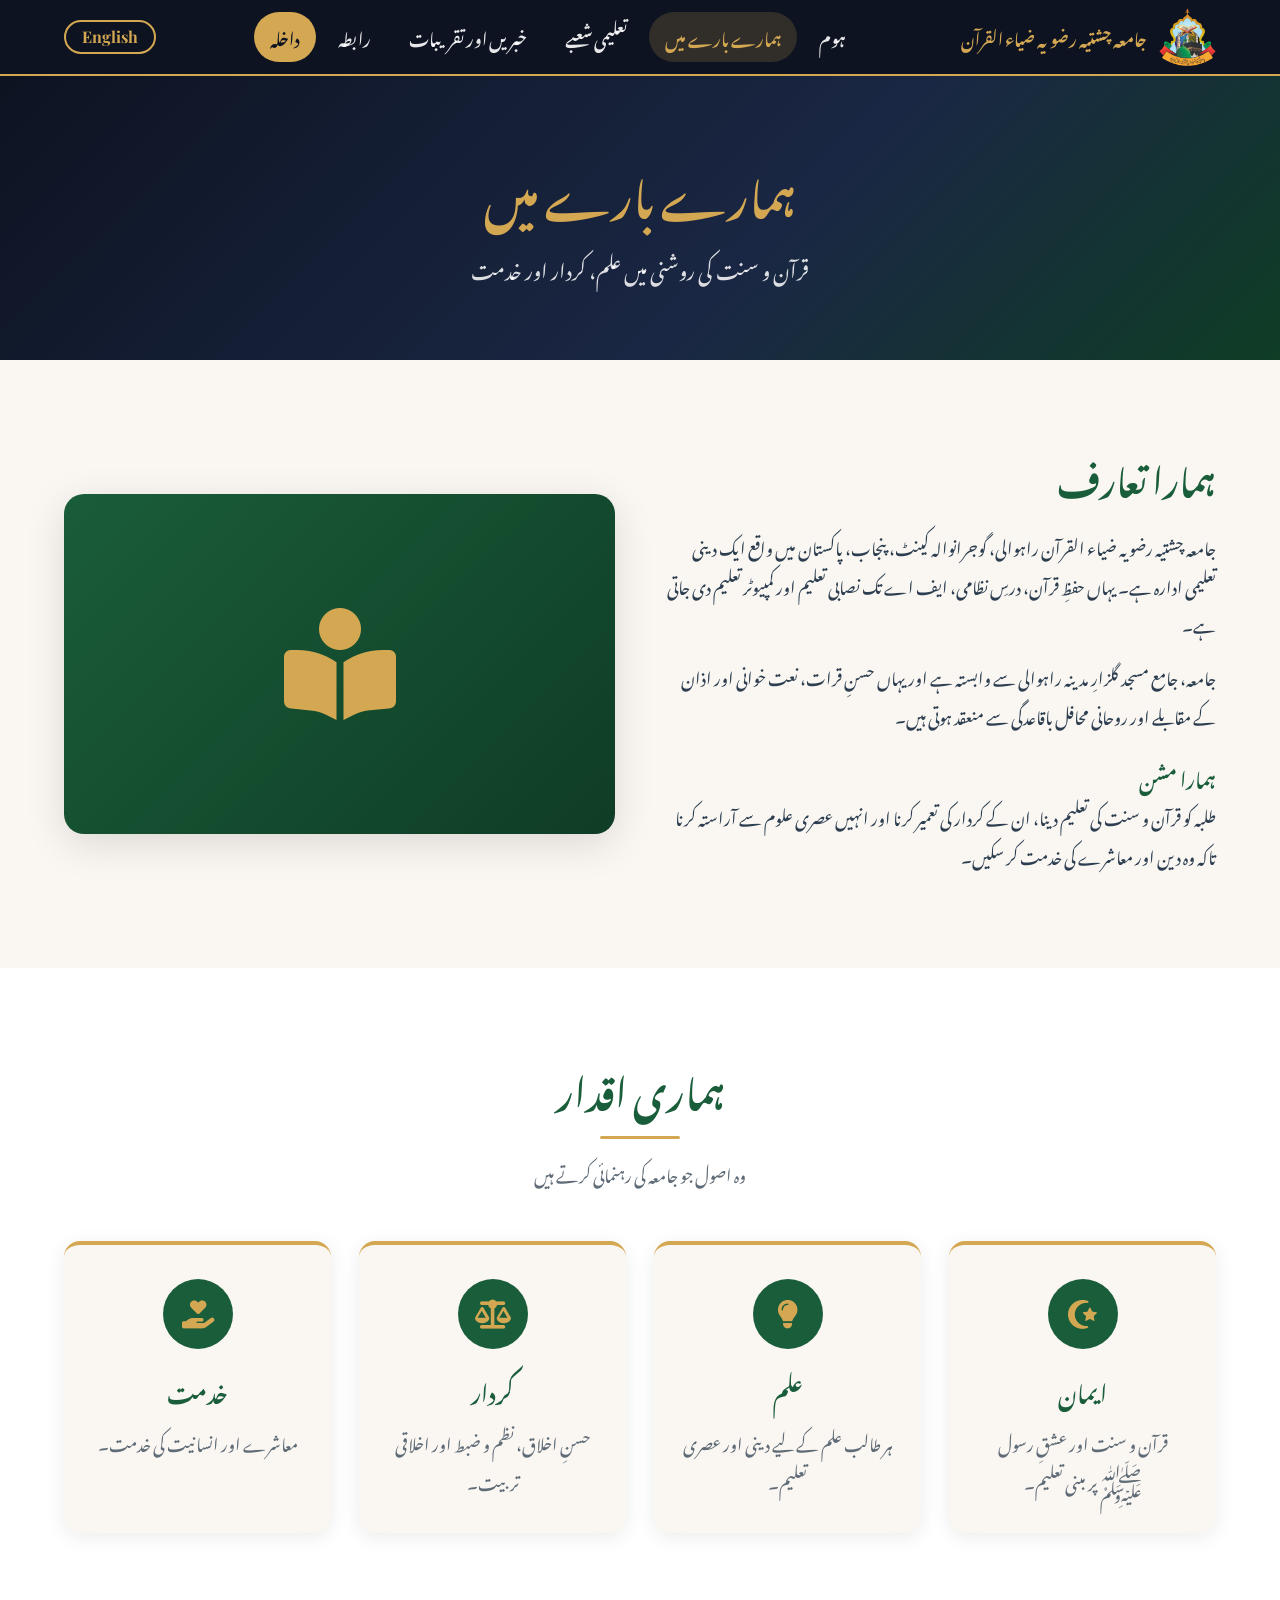
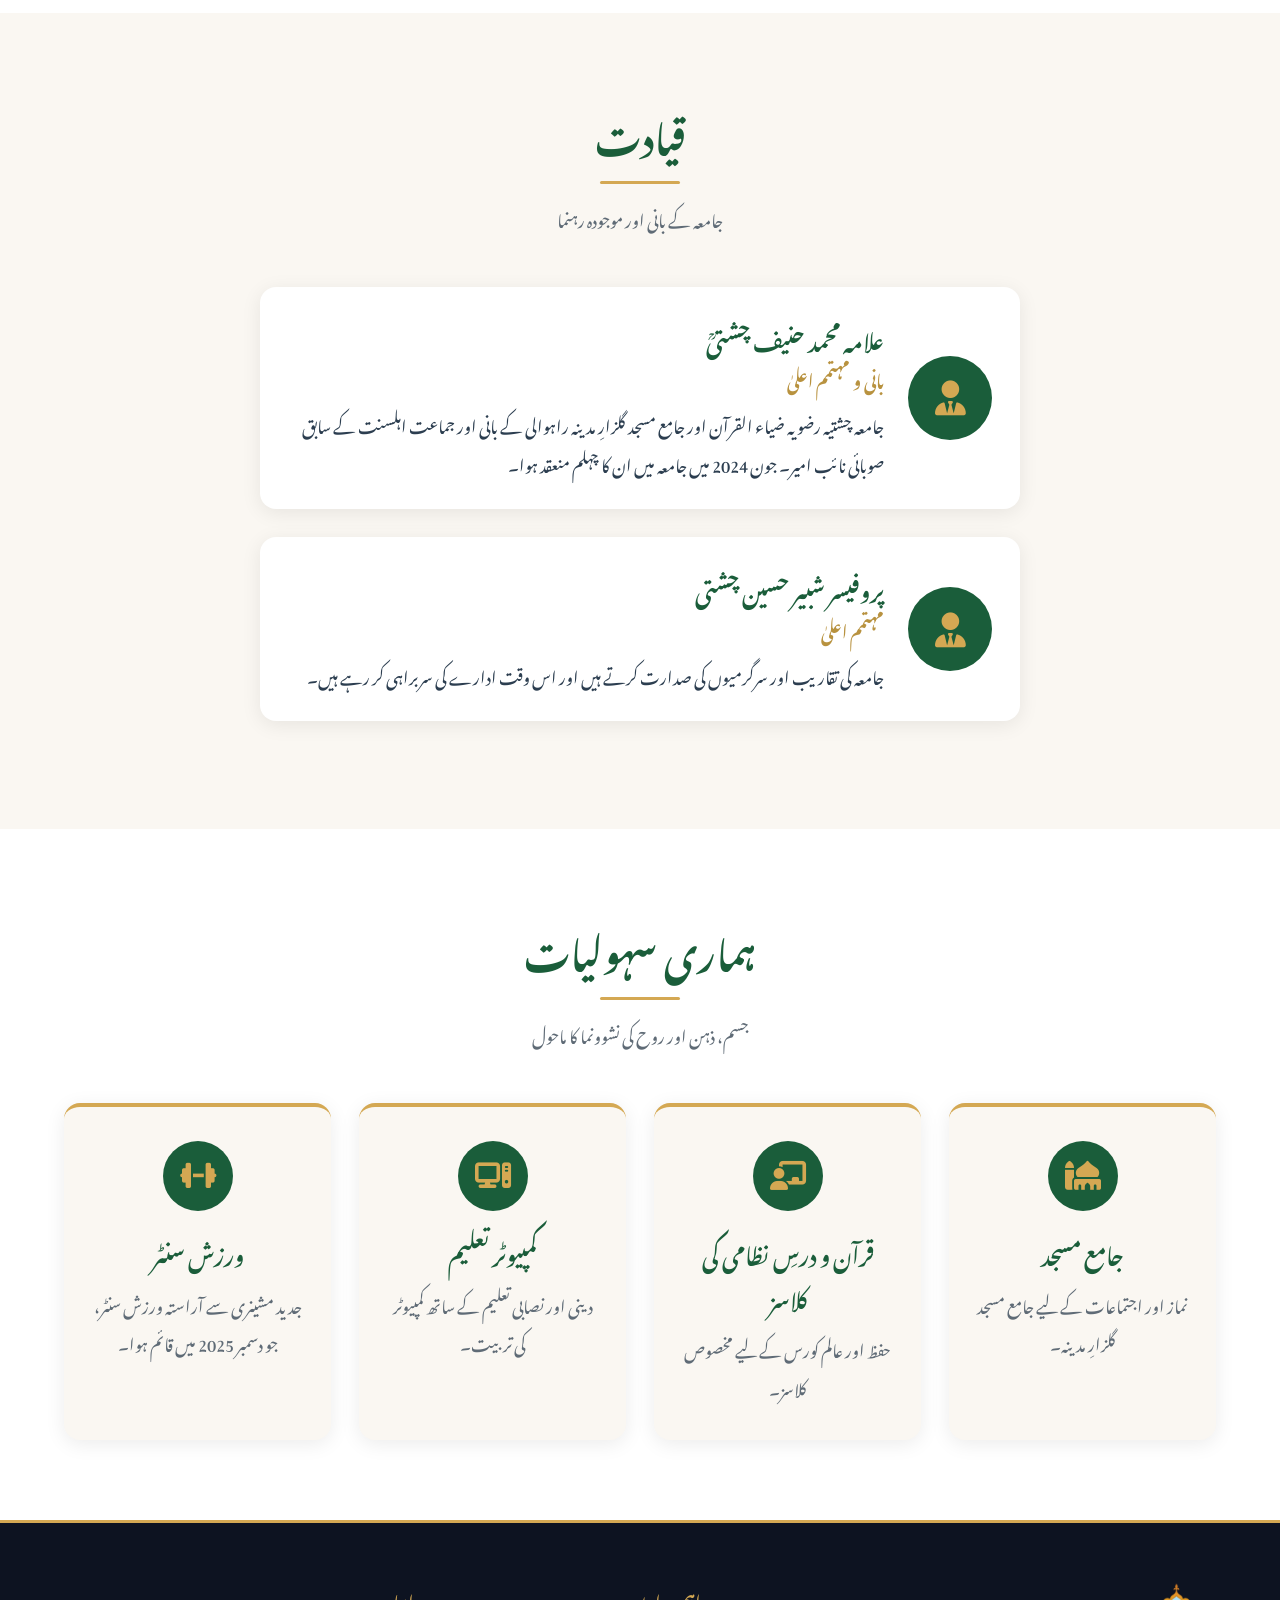
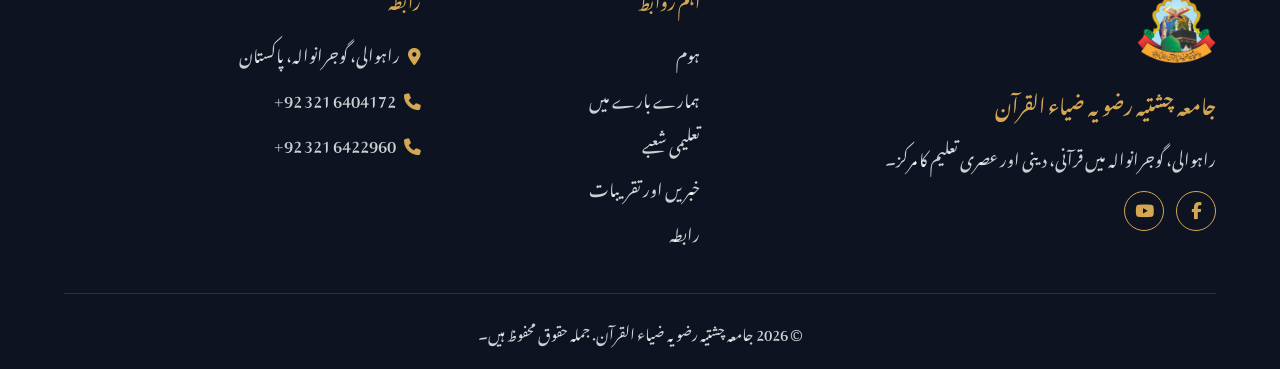
==== about.html @ 15cf0a5b "Build bilingual Urdu/English website for Jamia Chishtia Razvia Zia-ul-Quran Add home, about, program" ====
<!DOCTYPE html>
<html lang="ur" dir="rtl" class="js-pending">
<head>
  <meta charset="UTF-8">
  <meta name="viewport" content="width=device-width, initial-scale=1.0">
  <meta name="description" content="About Jamia Chishtia Razvia Zia-ul-Quran, Rahwali, Gujranwala - our mission, values, founder and leadership.">
  <title>About Us | Jamia Chishtia Razvia Zia-ul-Quran</title>
  <script>
    (function () {
      var l = localStorage.getItem('language'); if (l !== 'en') l = 'ur';
      document.documentElement.lang = l; document.documentElement.dir = l === 'ur' ? 'rtl' : 'ltr';
      setTimeout(function () { document.documentElement.classList.remove('js-pending'); }, 1500);
    })();
  </script>
  <link rel="preconnect" href="https://fonts.googleapis.com">
  <link rel="preconnect" href="https://fonts.gstatic.com" crossorigin>
  <link href="https://fonts.googleapis.com/css2?family=Cormorant+Garamond:wght@500;600;700&family=Noto+Nastaliq+Urdu:wght@400;600;700&family=Playfair+Display:wght@500;600;700&display=swap" rel="stylesheet">
  <link rel="stylesheet" href="https://cdnjs.cloudflare.com/ajax/libs/font-awesome/6.5.1/css/all.min.css">
  <link rel="stylesheet" href="css/styles.css">
  <link rel="icon" type="image/png" href="assets/images/jamia-logo.png">
</head>
<body data-page="about" data-title="titleAbout">
  <div id="site-header"></div>

  <header class="page-header">
    <h1 data-translate="aboutTitle">About Us</h1>
    <p data-translate="aboutSubtitle">Knowledge, character and service in the light of the Quran and Sunnah</p>
  </header>

  <section class="section">
    <div class="container split">
      <div>
        <h2 data-translate="whoWeAre">Who We Are</h2>
        <p data-translate="whoWeAreText1"></p>
        <p data-translate="whoWeAreText2"></p>
        <h3 style="margin-top: 24px;" data-translate="missionTitle">Our Mission</h3>
        <p data-translate="missionText"></p>
      </div>
      <div class="split-visual"><i class="fas fa-book-open-reader"></i></div>
    </div>
  </section>

  <section class="section section--alt">
    <div class="container">
      <div class="section-title">
        <h2 data-translate="valuesTitle">Our Values</h2>
        <p data-translate="valuesDesc">The principles that guide the Jamia</p>
      </div>
      <div class="card-grid">
        <div class="card">
          <div class="icon"><i class="fas fa-star-and-crescent"></i></div>
          <h3 data-translate="valueFaith">Faith</h3>
          <p data-translate="valueFaithDesc"></p>
        </div>
        <div class="card">
          <div class="icon"><i class="fas fa-lightbulb"></i></div>
          <h3 data-translate="valueKnowledge">Knowledge</h3>
          <p data-translate="valueKnowledgeDesc"></p>
        </div>
        <div class="card">
          <div class="icon"><i class="fas fa-scale-balanced"></i></div>
          <h3 data-translate="valueCharacter">Character</h3>
          <p data-translate="valueCharacterDesc"></p>
        </div>
        <div class="card">
          <div class="icon"><i class="fas fa-hand-holding-heart"></i></div>
          <h3 data-translate="valueService">Service</h3>
          <p data-translate="valueServiceDesc"></p>
        </div>
      </div>
    </div>
  </section>

  <section class="section">
    <div class="container">
      <div class="section-title">
        <h2 data-translate="leadershipTitle">Leadership</h2>
        <p data-translate="leadershipDesc">Those who established and guide the Jamia</p>
      </div>
      <div class="person-card">
        <div class="avatar"><i class="fas fa-user-tie"></i></div>
        <div>
          <h3 data-translate="founderName">Allama Muhammad Hanif Chishti (rahimahullah)</h3>
          <div class="role" data-translate="founderRole">Founder and Muhtamim-e-A'la</div>
          <p data-translate="founderText"></p>
        </div>
      </div>
      <div class="person-card">
        <div class="avatar"><i class="fas fa-user-tie"></i></div>
        <div>
          <h3 data-translate="currentName">Prof. Shabbir Hussain Chishti</h3>
          <div class="role" data-translate="currentRole">Muhtamim-e-A'la (Chief Administrator)</div>
          <p data-translate="currentText"></p>
        </div>
      </div>
    </div>
  </section>

  <section class="section section--alt">
    <div class="container">
      <div class="section-title">
        <h2 data-translate="facilitiesTitle">Our Facilities</h2>
        <p data-translate="facilitiesDesc">A learning environment for body, mind and soul</p>
      </div>
      <div class="card-grid">
        <div class="card">
          <div class="icon"><i class="fas fa-mosque"></i></div>
          <h3 data-translate="facMasjid">Jamia Masjid</h3>
          <p data-translate="facMasjidDesc"></p>
        </div>
        <div class="card">
          <div class="icon"><i class="fas fa-chalkboard-user"></i></div>
          <h3 data-translate="facClasses">Quran &amp; Dars-e-Nizami Classes</h3>
          <p data-translate="facClassesDesc"></p>
        </div>
        <div class="card">
          <div class="icon"><i class="fas fa-computer"></i></div>
          <h3 data-translate="facComputer">Computer Education</h3>
          <p data-translate="facComputerDesc"></p>
        </div>
        <div class="card">
          <div class="icon"><i class="fas fa-dumbbell"></i></div>
          <h3 data-translate="facFitness">Fitness Centre</h3>
          <p data-translate="facFitnessDesc"></p>
        </div>
      </div>
    </div>
  </section>

  <div id="site-footer"></div>

  <script src="js/translations.js"></script>
  <script src="js/main.js"></script>
</body>
</html>
---- css/styles.css ----
/* ===== Theme ===== */
:root {
  --gold: #d4a853;
  --gold-dark: #b8923f;
  --green: #1a5d3a;
  --green-dark: #0f3d25;
  --blue: #1a2744;
  --midnight: #0d1321;
  --cream: #faf7f2;
  --white: #ffffff;
  --text: #2c3e50;
  --text-light: #5f6b76;
  --shadow: 0 10px 40px rgba(0, 0, 0, 0.12);
  --shadow-soft: 0 4px 20px rgba(0, 0, 0, 0.08);
  --radius: 16px;
  --nav-h: 76px;
  --font-en: 'Cormorant Garamond', Georgia, serif;
  --font-en-head: 'Playfair Display', Georgia, serif;
  --font-ur: 'Noto Nastaliq Urdu', 'Jameel Noori Nastaleeq', serif;
}

*, *::before, *::after { margin: 0; padding: 0; box-sizing: border-box; }
html { scroll-behavior: smooth; }
html.js-pending body { opacity: 0; }

body {
  font-family: var(--font-en);
  font-size: 1.2rem;
  background: var(--cream);
  color: var(--text);
  line-height: 1.7;
  overflow-x: hidden;
  padding-top: var(--nav-h);
  transition: opacity 0.2s;
}

h1, h2, h3, h4 {
  font-family: var(--font-en-head);
  font-weight: 600;
  line-height: 1.3;
  color: var(--green);
}

a { color: inherit; text-decoration: none; transition: all 0.25s; }
img { max-width: 100%; height: auto; }
ul { list-style: none; }

/* Urdu uses Nastaliq, which needs taller line boxes */
html[lang="ur"] body { font-family: var(--font-ur); font-size: 1.05rem; line-height: 2.3; }
html[lang="ur"] h1, html[lang="ur"] h2, html[lang="ur"] h3, html[lang="ur"] h4,
html[lang="ur"] .btn, html[lang="ur"] .nav-menu a {
  font-family: var(--font-ur);
  line-height: 2;
}
html[lang="ur"] .lang-toggle { font-family: var(--font-en-head); line-height: 1.4; }
html[lang="en"] .lang-toggle { font-family: var(--font-ur); line-height: 2; padding-block: 0; }

.container { max-width: 1200px; margin-inline: auto; padding-inline: 24px; width: 100%; }
.section { padding: 80px 0; }
.section--alt { background: var(--white); }
.section--dark { background: linear-gradient(135deg, var(--midnight), var(--blue)); color: var(--white); }
.section--dark h2, .section--dark h3 { color: var(--gold); }

.section-title { text-align: center; margin-bottom: 50px; }
.section-title h2 { font-size: 2.4rem; display: inline-block; position: relative; padding-bottom: 14px; }
.section-title h2::after {
  content: ''; position: absolute; bottom: 0; inset-inline-start: 50%;
  width: 80px; height: 3px; background: var(--gold); border-radius: 2px;
  transform: translateX(-50%);
}
html[dir="rtl"] .section-title h2::after { transform: translateX(50%); }
.section-title p { color: var(--text-light); margin-top: 14px; }
.section--dark .section-title h2 { color: var(--gold); }
.section--dark .section-title p { color: rgba(255, 255, 255, 0.75); }

/* ===== Buttons ===== */
.btn {
  display: inline-flex; align-items: center; gap: 10px;
  padding: 12px 28px; border-radius: 50px; border: 2px solid transparent;
  font-family: var(--font-en-head); font-size: 1rem; font-weight: 600; cursor: pointer;
}
.btn--gold { background: var(--gold); color: var(--midnight); }
.btn--gold:hover { background: var(--gold-dark); transform: translateY(-2px); }
.btn--outline { border-color: var(--gold); color: var(--gold); }
.btn--outline:hover { background: var(--gold); color: var(--midnight); }
.btn--green { background: var(--green); color: var(--white); }
.btn--green:hover { background: var(--green-dark); transform: translateY(-2px); }

/* ===== Navbar ===== */
.navbar {
  position: fixed; top: 0; inset-inline: 0; height: var(--nav-h); z-index: 1000;
  background: var(--midnight); border-bottom: 2px solid var(--gold);
}
.nav-container { height: 100%; display: flex; align-items: center; justify-content: space-between; gap: 16px; }
.nav-brand { display: flex; align-items: center; gap: 12px; color: var(--gold); min-width: 0; }
.nav-logo { height: 58px; width: auto; flex-shrink: 0; }
.hero-logo { height: 190px; width: auto; margin-bottom: 14px; filter: drop-shadow(0 6px 20px rgba(0, 0, 0, 0.5)); }
.footer-logo { height: 80px; width: auto; margin-bottom: 12px; }
@media (max-width: 600px) { .hero-logo { height: 140px; } .nav-brand span { font-size: 0.95rem; } }
.nav-brand span { font-family: var(--font-en-head); font-weight: 700; font-size: 1.1rem; line-height: 1.3; }
html[lang="ur"] .nav-brand span { font-family: var(--font-ur); font-size: 1rem; line-height: 1.8; }

.nav-menu { display: flex; align-items: center; gap: 6px; }
.nav-menu a { display: block; padding: 8px 16px; border-radius: 30px; color: rgba(255, 255, 255, 0.9); font-weight: 600; }
.nav-menu a:hover, .nav-menu a.active { background: rgba(212, 168, 83, 0.18); color: var(--gold); }
.nav-menu a.nav-cta { background: var(--gold); color: var(--midnight); }
.nav-menu a.nav-cta:hover { background: var(--gold-dark); }

.nav-right { display: flex; align-items: center; gap: 12px; }
.lang-toggle {
  background: transparent; border: 2px solid var(--gold); color: var(--gold);
  padding: 4px 16px; border-radius: 30px; cursor: pointer; font-size: 1rem; font-weight: 700;
}
.lang-toggle:hover { background: var(--gold); color: var(--midnight); }
.nav-toggle { display: none; background: none; border: 0; color: var(--gold); font-size: 1.6rem; cursor: pointer; }

@media (max-width: 960px) {
  .nav-toggle { display: block; }
  .nav-menu {
    position: absolute; top: var(--nav-h); inset-inline: 0; flex-direction: column; align-items: stretch;
    background: var(--midnight); padding: 12px 24px 20px; gap: 4px;
    border-bottom: 2px solid var(--gold); display: none;
  }
  .nav-menu.open { display: flex; }
  .nav-menu a { text-align: start; border-radius: 10px; }
}

/* ===== Hero & page headers ===== */
.hero {
  min-height: 78vh; display: flex; align-items: center; text-align: center; color: var(--white);
  background:
    radial-gradient(circle at 20% 20%, rgba(212, 168, 83, 0.15), transparent 45%),
    linear-gradient(135deg, var(--midnight) 0%, var(--blue) 50%, var(--green-dark) 100%);
}
.hero .bismillah { font-family: var(--font-ur); color: var(--gold); font-size: 1.8rem; margin-bottom: 10px; line-height: 2.2; }
.hero h1 { color: var(--white); font-size: clamp(2.2rem, 5vw, 3.8rem); margin-bottom: 14px; }
.hero p { font-size: 1.35rem; max-width: 760px; margin: 0 auto 32px; color: rgba(255, 255, 255, 0.88); }
.hero .location { color: var(--gold); font-weight: 600; margin-bottom: 18px; }
.hero-buttons { display: flex; gap: 16px; justify-content: center; flex-wrap: wrap; }

.page-header {
  text-align: center; color: var(--white); padding: 70px 24px;
  background: linear-gradient(135deg, var(--midnight), var(--blue) 60%, var(--green-dark));
}
.page-header h1 { color: var(--gold); font-size: 2.8rem; }
.page-header p { color: rgba(255, 255, 255, 0.85); font-size: 1.25rem; margin-top: 8px; }

/* ===== Cards ===== */
.card-grid { display: grid; grid-template-columns: repeat(auto-fit, minmax(250px, 1fr)); gap: 28px; }
.card {
  background: var(--white); border-radius: var(--radius); padding: 34px 28px; text-align: center;
  box-shadow: var(--shadow-soft); border-top: 4px solid var(--gold);
}
.section--alt .card { background: var(--cream); }
.card:hover { transform: translateY(-6px); box-shadow: var(--shadow); }
.card .icon {
  width: 70px; height: 70px; margin: 0 auto 18px; border-radius: 50%;
  display: flex; align-items: center; justify-content: center;
  font-size: 1.8rem; background: var(--green); color: var(--gold);
}
.card h3 { font-size: 1.4rem; margin-bottom: 10px; }
.card p { color: var(--text-light); }

/* ===== Split layout ===== */
.split { display: grid; grid-template-columns: 1fr 1fr; gap: 50px; align-items: center; }
.split-visual {
  min-height: 340px; border-radius: 20px; display: flex; align-items: center; justify-content: center;
  font-size: 7rem; color: var(--gold); box-shadow: var(--shadow);
  background: linear-gradient(135deg, var(--green), var(--green-dark));
}
.split h2 { font-size: 2.2rem; margin-bottom: 16px; }
.split p { margin-bottom: 14px; }
.check-list li { padding-block: 4px; }
.check-list i { color: var(--gold-dark); margin-inline-end: 10px; }
@media (max-width: 800px) { .split { grid-template-columns: 1fr; gap: 30px; } }

/* ===== News ===== */
.news-list { display: grid; gap: 24px; max-width: 900px; margin-inline: auto; }
.news-card {
  display: flex; gap: 24px; background: var(--white); border-radius: var(--radius);
  padding: 26px; box-shadow: var(--shadow-soft); border-inline-start: 5px solid var(--gold);
}
.section--alt .news-card { background: var(--cream); }
.news-date {
  flex: 0 0 120px; text-align: center; background: var(--green); color: var(--gold);
  border-radius: 12px; padding: 12px 8px; font-weight: 700; align-self: flex-start;
}
.news-card h3 { font-size: 1.35rem; margin-bottom: 6px; }
.news-source { color: var(--text-light); font-size: 0.95rem; text-align: center; margin-top: 30px; }
@media (max-width: 600px) { .news-card { flex-direction: column; } .news-date { flex-basis: auto; } }

/* ===== Leadership ===== */
.person-card { max-width: 760px; margin: 0 auto 28px; display: flex; gap: 24px; align-items: center; text-align: start;
  background: var(--white); border-radius: var(--radius); padding: 28px; box-shadow: var(--shadow-soft); }
.person-card .avatar { flex: 0 0 84px; height: 84px; border-radius: 50%; background: var(--green); color: var(--gold);
  display: flex; align-items: center; justify-content: center; font-size: 2.2rem; }
.person-card h3 { font-size: 1.4rem; }
.person-card .role { color: var(--gold-dark); font-weight: 700; margin-bottom: 6px; }
@media (max-width: 600px) { .person-card { flex-direction: column; text-align: center; } }

/* ===== Contact ===== */
.contact-grid { display: grid; grid-template-columns: repeat(auto-fit, minmax(260px, 1fr)); gap: 24px; margin-bottom: 40px; }
.contact-item { display: flex; gap: 16px; align-items: flex-start; background: var(--white); padding: 24px;
  border-radius: var(--radius); box-shadow: var(--shadow-soft); }
.contact-item .icon { flex: 0 0 52px; height: 52px; border-radius: 50%; background: var(--green); color: var(--gold);
  display: flex; align-items: center; justify-content: center; font-size: 1.3rem; }
.contact-item h4 { font-size: 1.2rem; margin-bottom: 4px; }
.contact-item a:hover { color: var(--gold-dark); }
.map-frame { width: 100%; height: 400px; border: 0; border-radius: var(--radius); box-shadow: var(--shadow); }

/* ===== CTA ===== */
.cta { text-align: center; }
.cta h2 { font-size: 2.4rem; margin-bottom: 12px; }
.cta p { max-width: 700px; margin: 0 auto 28px; color: rgba(255, 255, 255, 0.85); }

/* ===== Footer ===== */
.footer { background: var(--midnight); color: rgba(255, 255, 255, 0.8); padding: 60px 0 0; border-top: 3px solid var(--gold); }
.footer-grid { display: grid; grid-template-columns: 2fr 1fr 1.5fr; gap: 40px; padding-bottom: 40px; }
.footer h3, .footer h4 { color: var(--gold); margin-bottom: 14px; }
.footer li { padding-block: 3px; }
.footer a:hover { color: var(--gold); }
.footer i { color: var(--gold); margin-inline-end: 8px; }
.footer-social { display: flex; gap: 12px; margin-top: 16px; }
.footer-social a { width: 40px; height: 40px; border-radius: 50%; border: 1px solid var(--gold);
  display: flex; align-items: center; justify-content: center; color: var(--gold); }
.footer-social a:hover { background: var(--gold); color: var(--midnight); }
.footer-social i { margin: 0; color: inherit; }
.footer-bottom { border-top: 1px solid rgba(255, 255, 255, 0.12); padding: 20px 0; text-align: center; font-size: 0.95rem; }
@media (max-width: 800px) { .footer-grid { grid-template-columns: 1fr; } }

@media (max-width: 600px) {
  .section { padding: 56px 0; }
  .section-title h2, .page-header h1, .cta h2 { font-size: 1.9rem; }
}
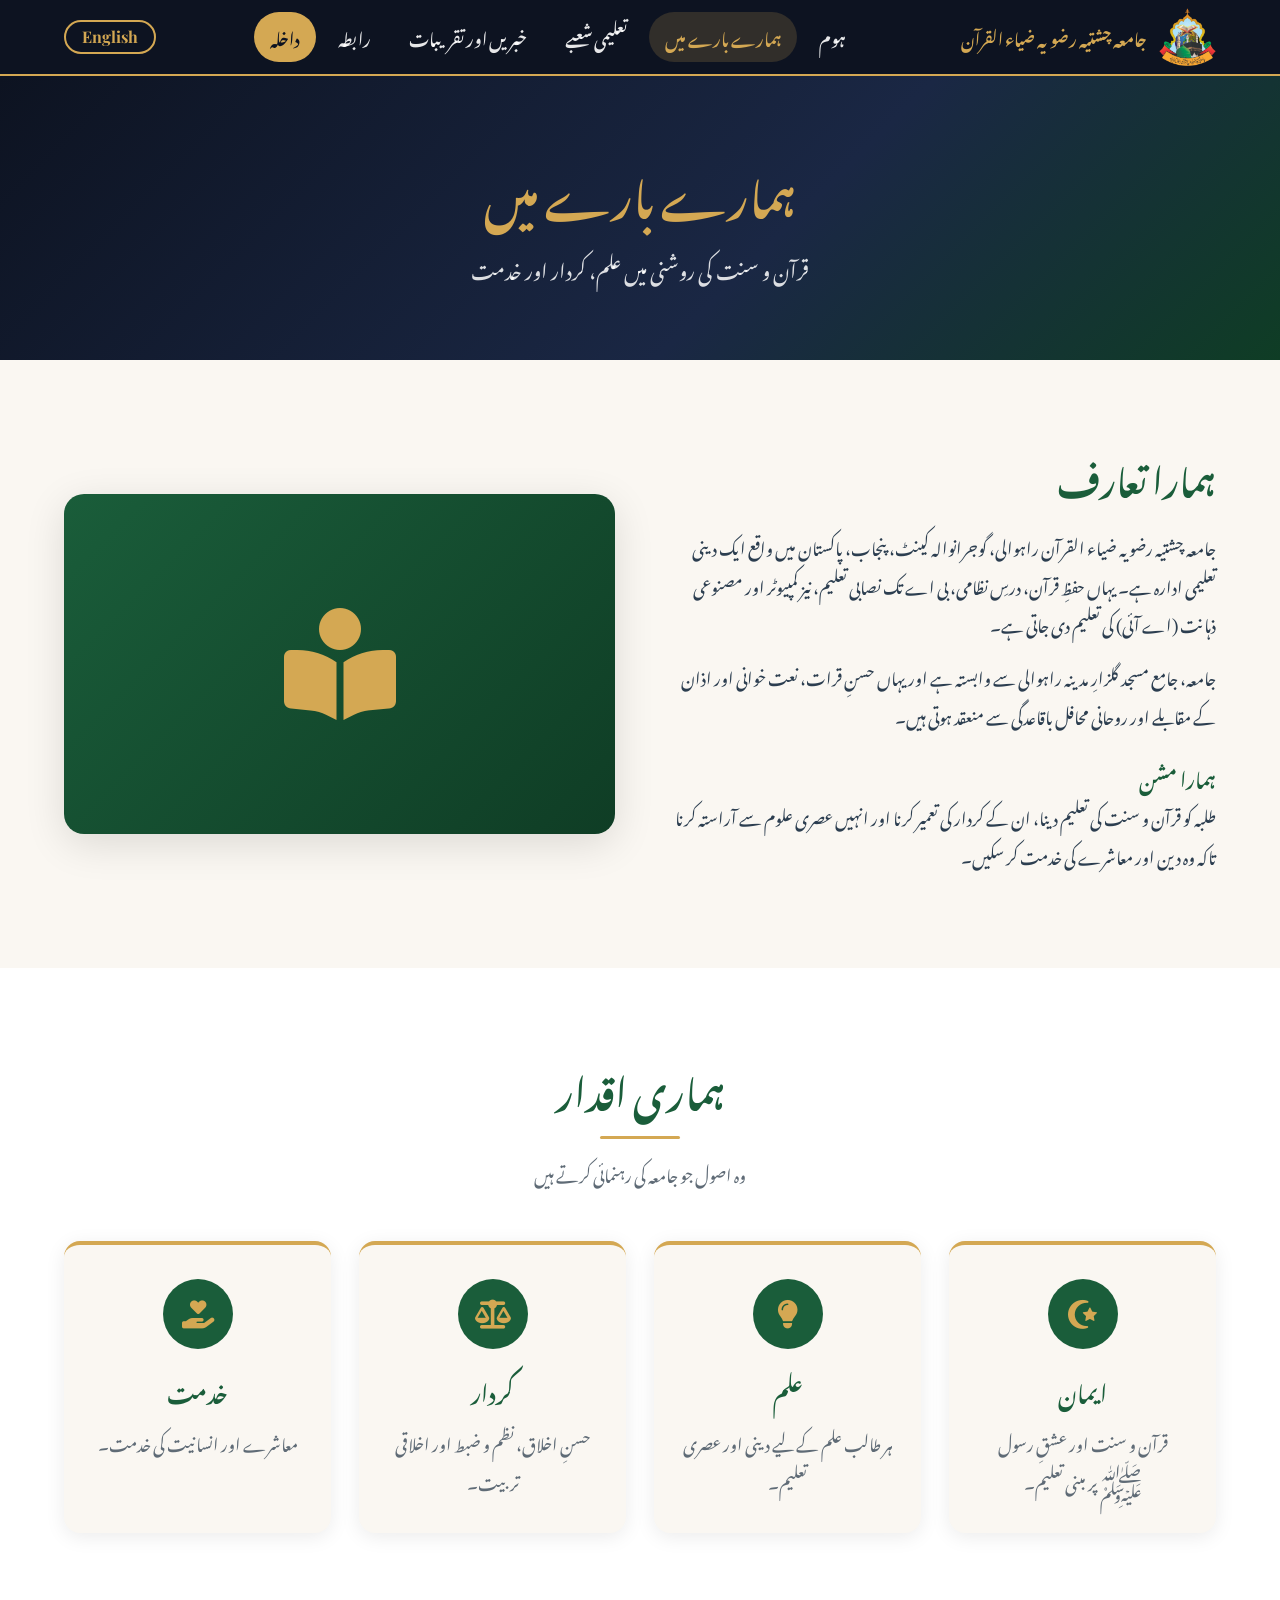
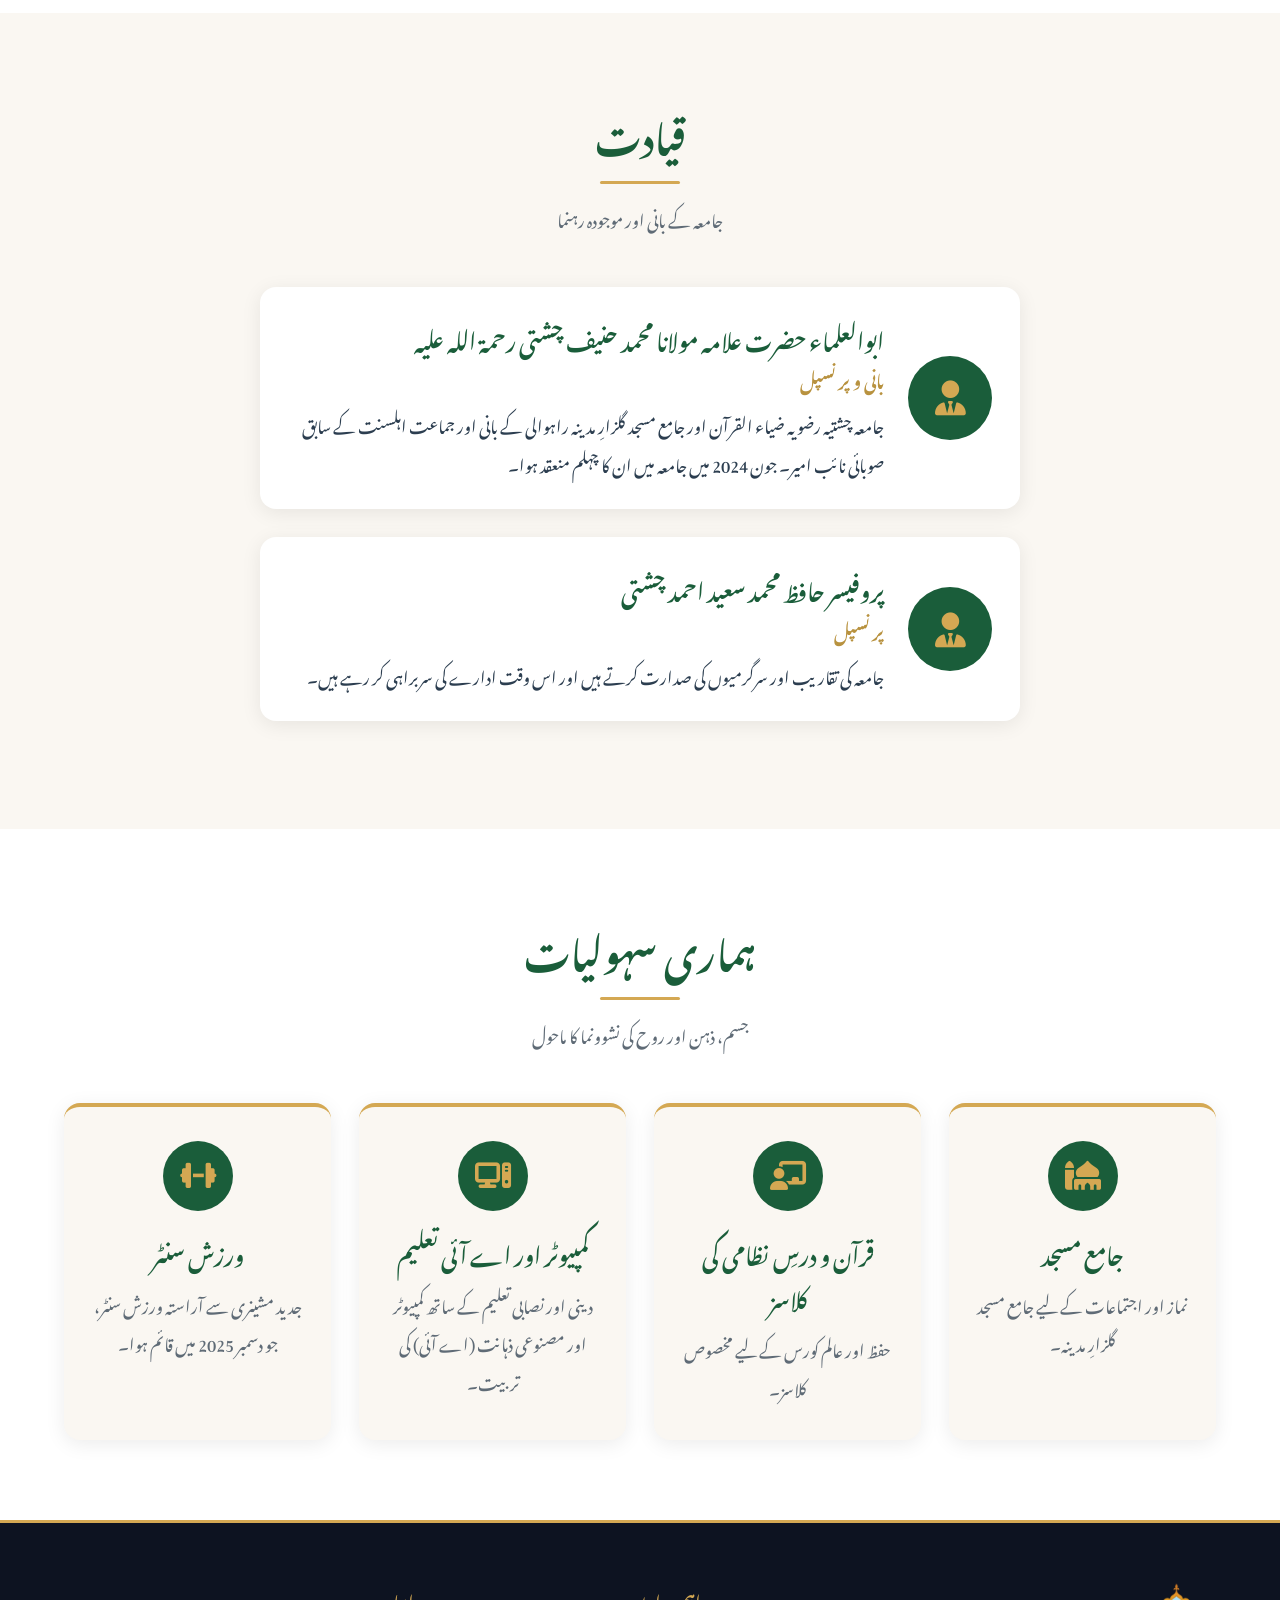
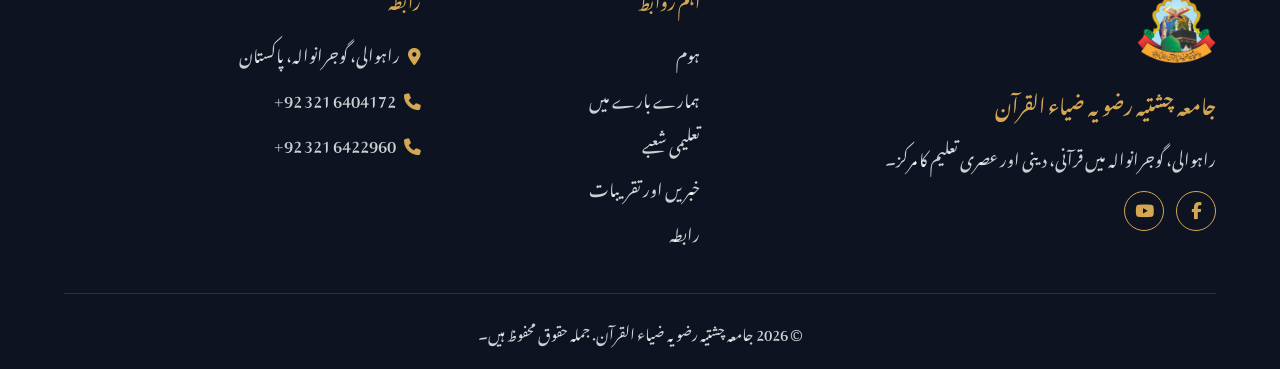
==== commit 6ccdb55d: "Update site content and add donation section - Use full honorific name for the founder and update le" ====
--- a/about.html
+++ b/about.html
@@ -80,16 +80,16 @@
       <div class="person-card">
         <div class="avatar"><i class="fas fa-user-tie"></i></div>
         <div>
-          <h3 data-translate="founderName">Allama Muhammad Hanif Chishti (rahimahullah)</h3>
-          <div class="role" data-translate="founderRole">Founder and Muhtamim-e-A'la</div>
+          <h3 data-translate="founderName">Abul Ulama Hazrat Allama Maulana Muhammad Hanif Chishti (Rehmatullah Alaih)</h3>
+          <div class="role" data-translate="founderRole">Founder and Principal</div>
           <p data-translate="founderText"></p>
         </div>
       </div>
       <div class="person-card">
         <div class="avatar"><i class="fas fa-user-tie"></i></div>
         <div>
-          <h3 data-translate="currentName">Prof. Shabbir Hussain Chishti</h3>
-          <div class="role" data-translate="currentRole">Muhtamim-e-A'la (Chief Administrator)</div>
+          <h3 data-translate="currentName">Prof. Hafiz Muhammad Saeed Ahmad Chishti</h3>
+          <div class="role" data-translate="currentRole">Principal</div>
           <p data-translate="currentText"></p>
         </div>
       </div>
@@ -115,7 +115,7 @@
         </div>
         <div class="card">
           <div class="icon"><i class="fas fa-computer"></i></div>
-          <h3 data-translate="facComputer">Computer Education</h3>
+          <h3 data-translate="facComputer">Computer &amp; AI Education</h3>
           <p data-translate="facComputerDesc"></p>
         </div>
         <div class="card">
--- a/css/styles.css
+++ b/css/styles.css
@@ -208,6 +208,22 @@
 .contact-item a:hover { color: var(--gold-dark); }
 .map-frame { width: 100%; height: 400px; border: 0; border-radius: var(--radius); box-shadow: var(--shadow); }
 
+/* ===== Donations ===== */
+.bank-card { max-width: 820px; margin: 0 auto; background: var(--white); border-radius: var(--radius); padding: 34px 30px;
+  box-shadow: var(--shadow-soft); border-top: 4px solid var(--gold); }
+.bank-card h3 { font-size: 1.5rem; margin-bottom: 18px; text-align: center; }
+.bank-card h3 i { color: var(--gold-dark); margin-inline-end: 8px; }
+.bank-row { display: grid; grid-template-columns: 200px 1fr; gap: 16px; padding: 12px 0; border-bottom: 1px solid rgba(0, 0, 0, 0.08); }
+.bank-row:last-child { border-bottom: 0; }
+.bank-row dt { font-weight: 700; color: var(--green); }
+.bank-row dd { margin: 0; word-break: break-word; }
+.bank-iban { font-weight: 700; letter-spacing: 0.04em; margin-inline-end: 12px; }
+.copy-btn { display: inline-flex; align-items: center; gap: 6px; margin-top: 6px; padding: 6px 14px; border: 0; border-radius: 999px;
+  background: var(--green); color: var(--gold); font: inherit; font-size: 0.95rem; cursor: pointer; }
+.copy-btn:hover { background: var(--green-dark); }
+.bank-note { margin-top: 18px; color: var(--text-light); text-align: center; font-size: 0.98rem; }
+@media (max-width: 600px) { .bank-row { grid-template-columns: 1fr; gap: 4px; } }
+
 /* ===== CTA ===== */
 .cta { text-align: center; }
 .cta h2 { font-size: 2.4rem; margin-bottom: 12px; }
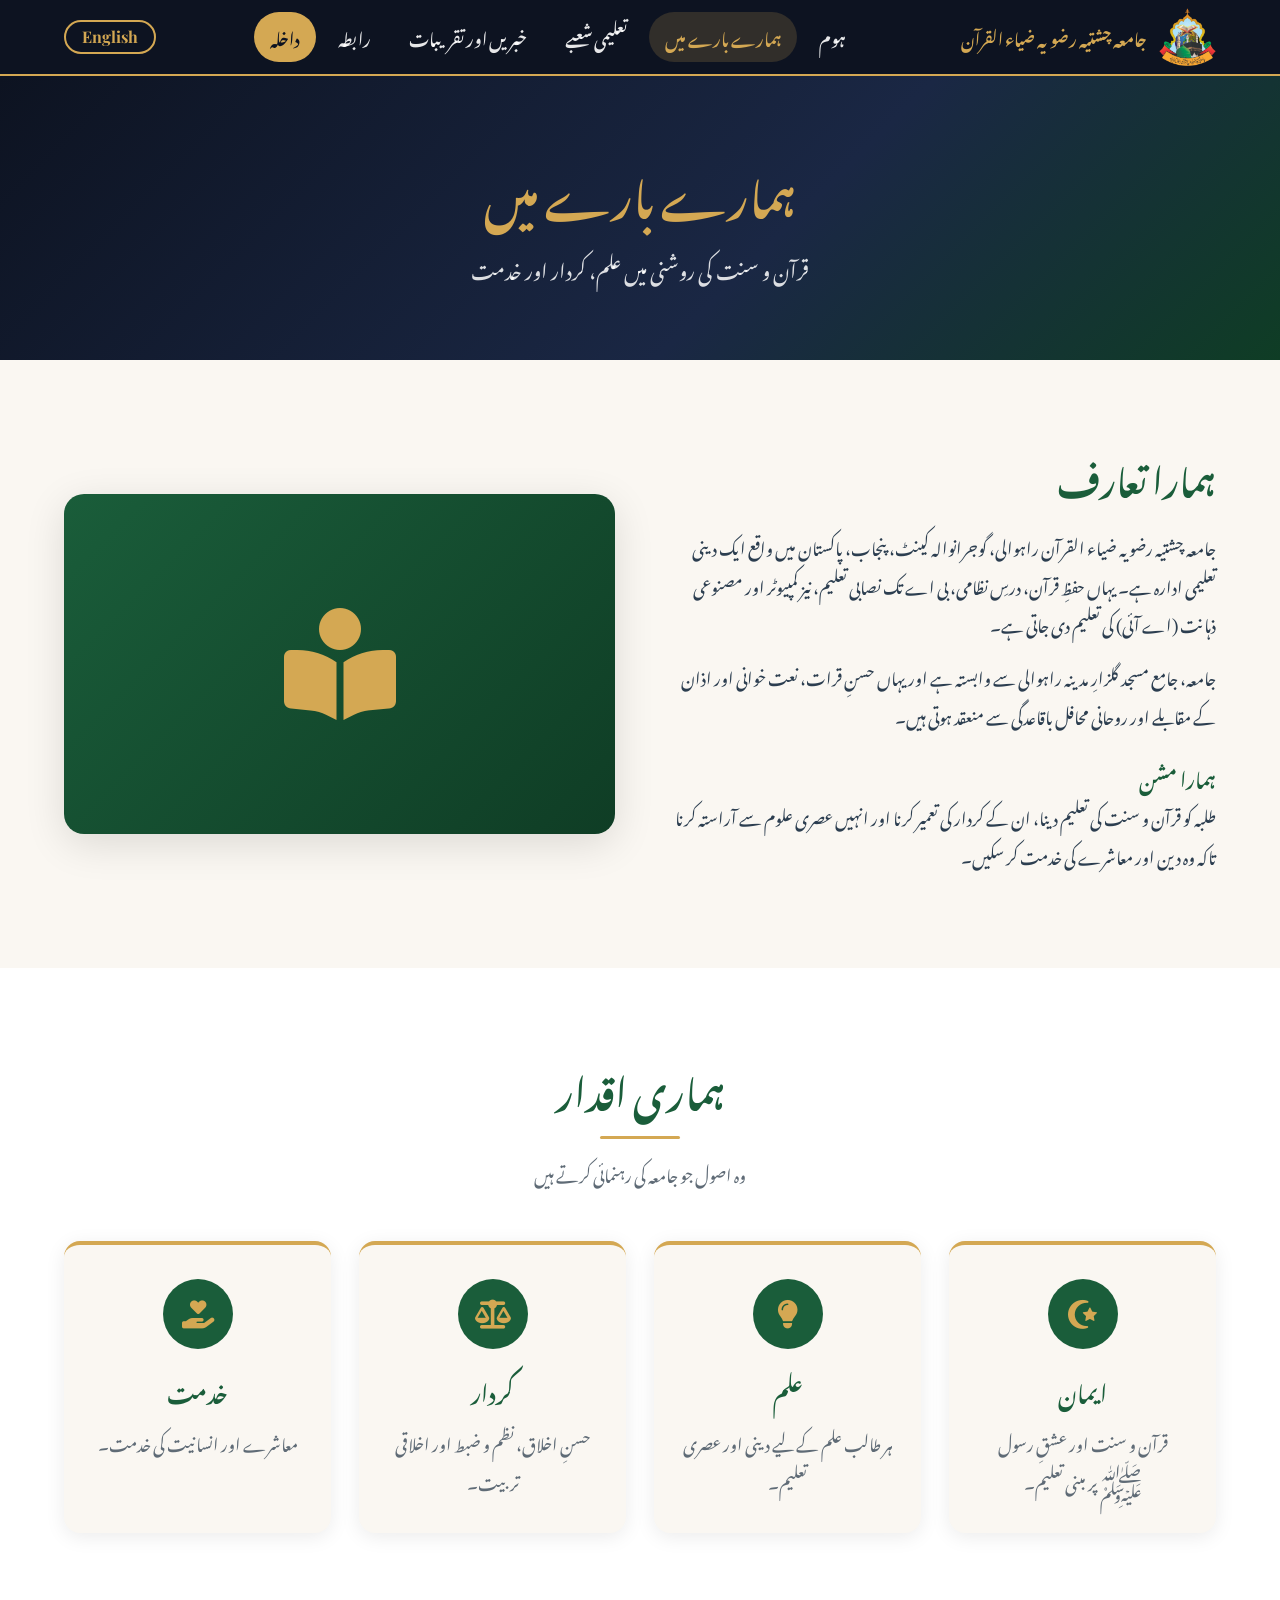
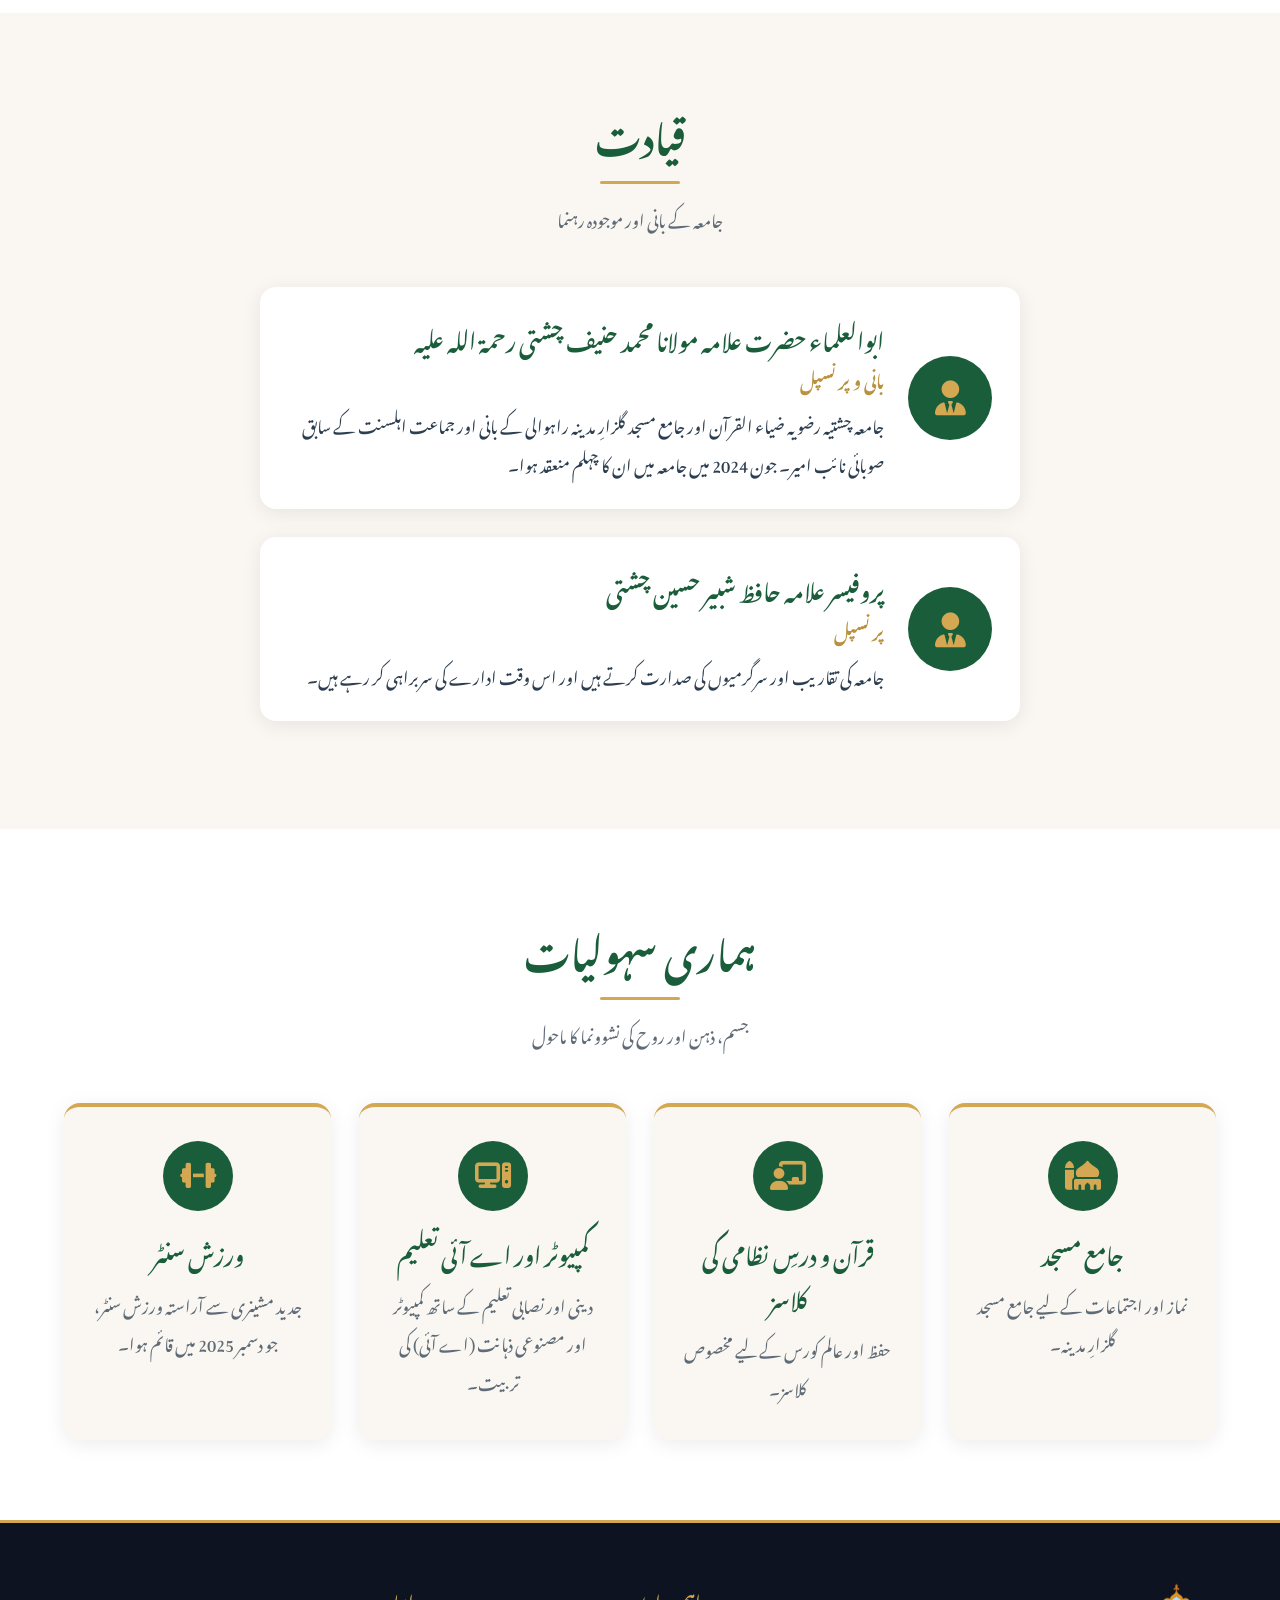
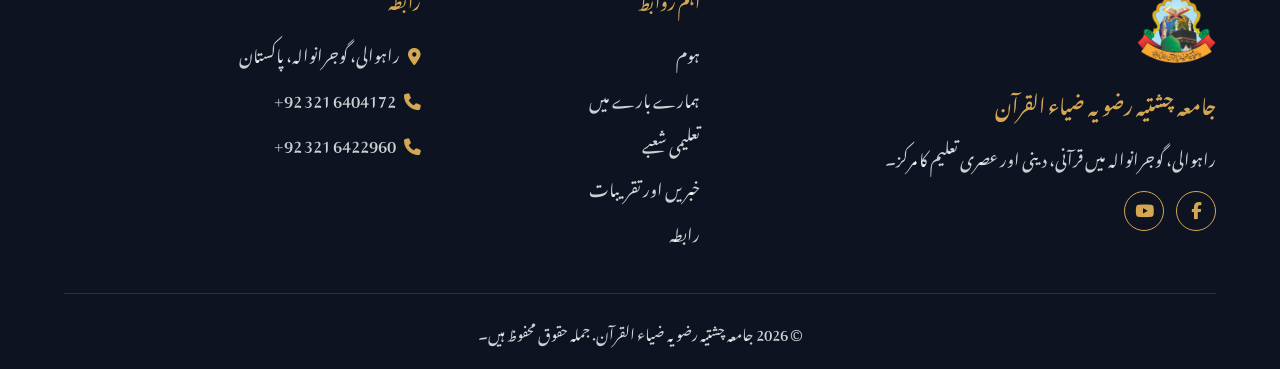
==== commit aad8a25f: "name change" ====
--- a/about.html
+++ b/about.html
@@ -88,7 +88,7 @@
       <div class="person-card">
         <div class="avatar"><i class="fas fa-user-tie"></i></div>
         <div>
-          <h3 data-translate="currentName">Prof. Hafiz Muhammad Saeed Ahmad Chishti</h3>
+          <h3 data-translate="currentName">Professor Allama Hafiz Shabbir Hussain Chishti</h3>
           <div class="role" data-translate="currentRole">Principal</div>
           <p data-translate="currentText"></p>
         </div>
